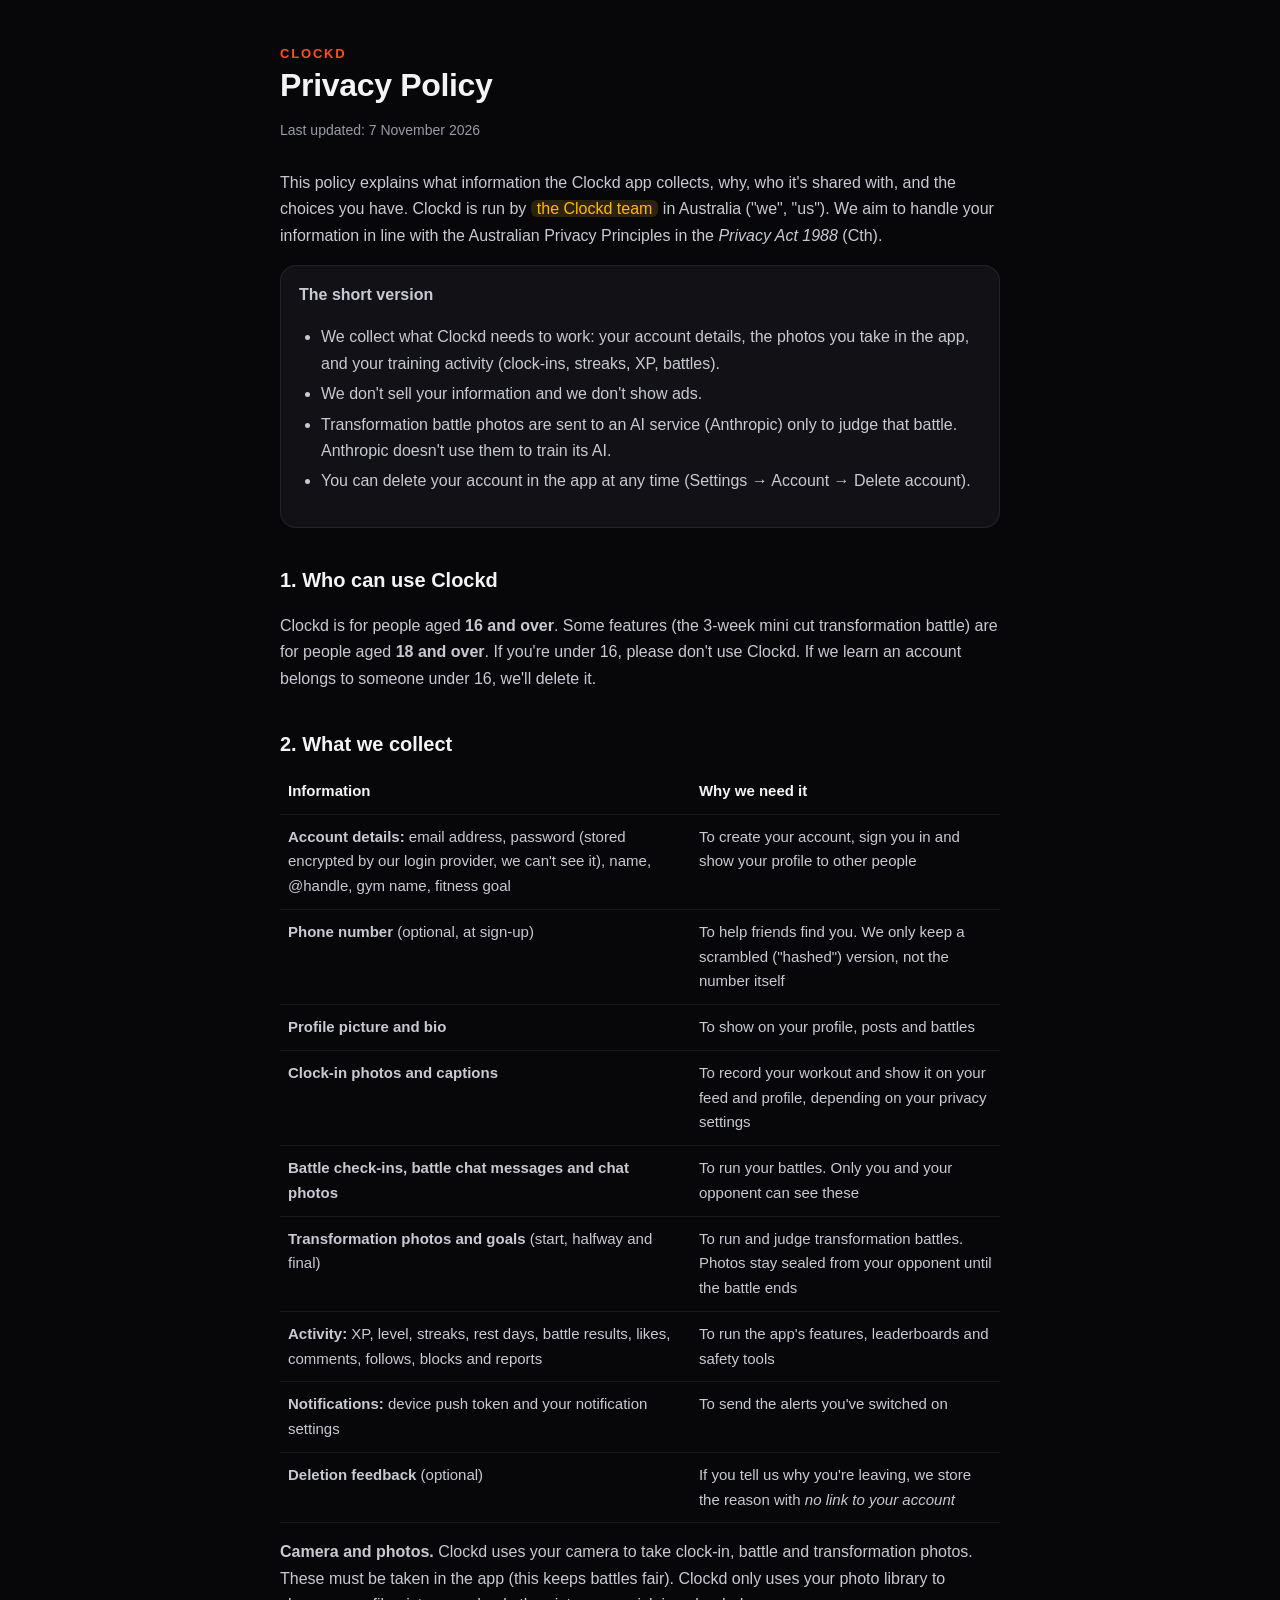
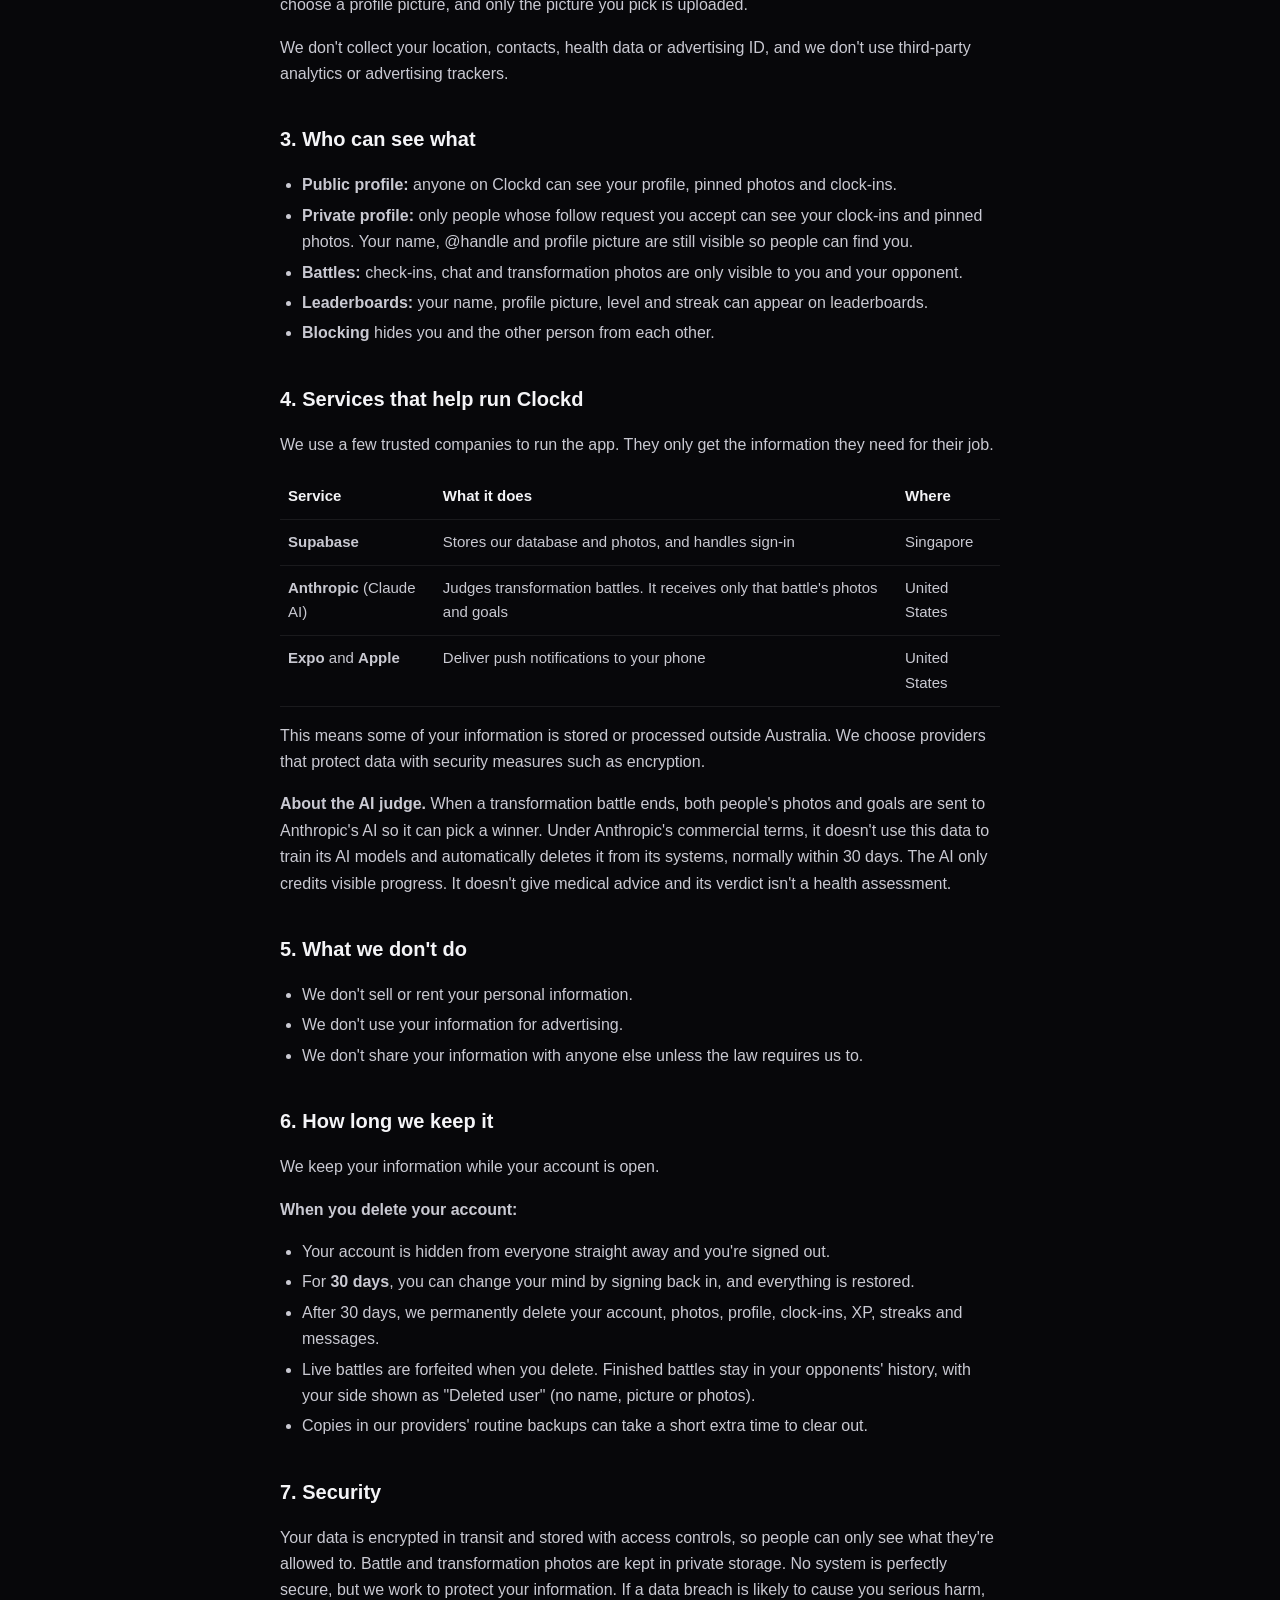
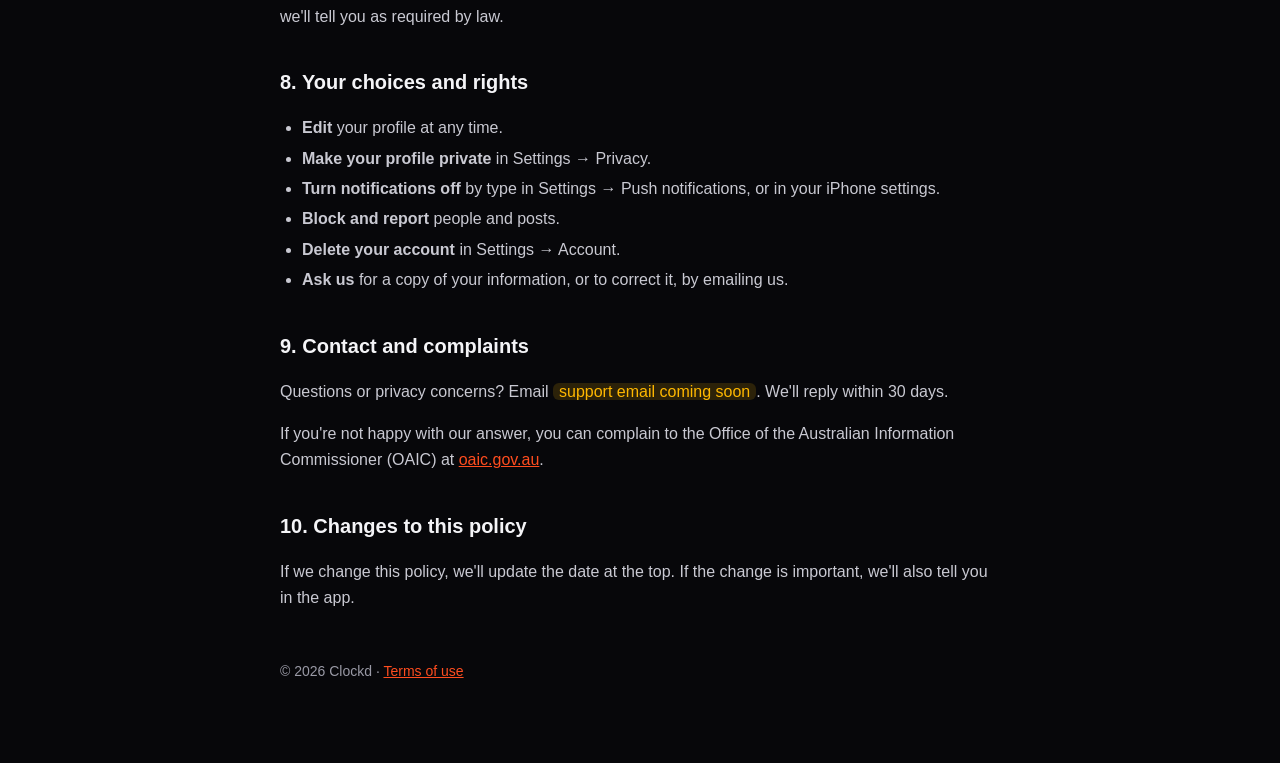
==== privacy.html @ a84957b8 "Clockd Privacy Policy and Terms of Use Co-Authored-By: Claude Opus 5.5 <noreply@anthropic.com>" ====
<!doctype html>
<html lang="en">
<head>
<meta charset="utf-8">
<meta name="viewport" content="width=device-width, initial-scale=1">
<title>Privacy Policy · Clockd</title>
<link rel="stylesheet" href="style.css">
</head>
<body>
<main>
<a class="brand" href="index.html">CLOCKD</a>
<h1>Privacy Policy</h1>
<p class="updated">Last updated: 7 November 2026</p>

<p>This policy explains what information the Clockd app collects, why, who it's shared with, and the choices you have. Clockd is run by <span class="todo">the Clockd team</span> in Australia ("we", "us"). We aim to handle your information in line with the Australian Privacy Principles in the <em>Privacy Act 1988</em> (Cth).</p>

<div class="card">
<strong>The short version</strong>
<ul>
  <li>We collect what Clockd needs to work: your account details, the photos you take in the app, and your training activity (clock-ins, streaks, XP, battles).</li>
  <li>We don't sell your information and we don't show ads.</li>
  <li>Transformation battle photos are sent to an AI service (Anthropic) only to judge that battle. Anthropic doesn't use them to train its AI.</li>
  <li>You can delete your account in the app at any time (Settings → Account → Delete account).</li>
</ul>
</div>

<h2>1. Who can use Clockd</h2>
<p>Clockd is for people aged <strong>16 and over</strong>. Some features (the 3-week mini cut transformation battle) are for people aged <strong>18 and over</strong>. If you're under 16, please don't use Clockd. If we learn an account belongs to someone under 16, we'll delete it.</p>

<h2>2. What we collect</h2>
<table>
  <tr><th>Information</th><th>Why we need it</th></tr>
  <tr><td><strong>Account details:</strong> email address, password (stored encrypted by our login provider, we can't see it), name, @handle, gym name, fitness goal</td><td>To create your account, sign you in and show your profile to other people</td></tr>
  <tr><td><strong>Phone number</strong> (optional, at sign-up)</td><td>To help friends find you. We only keep a scrambled ("hashed") version, not the number itself</td></tr>
  <tr><td><strong>Profile picture and bio</strong></td><td>To show on your profile, posts and battles</td></tr>
  <tr><td><strong>Clock-in photos and captions</strong></td><td>To record your workout and show it on your feed and profile, depending on your privacy settings</td></tr>
  <tr><td><strong>Battle check-ins, battle chat messages and chat photos</strong></td><td>To run your battles. Only you and your opponent can see these</td></tr>
  <tr><td><strong>Transformation photos and goals</strong> (start, halfway and final)</td><td>To run and judge transformation battles. Photos stay sealed from your opponent until the battle ends</td></tr>
  <tr><td><strong>Activity:</strong> XP, level, streaks, rest days, battle results, likes, comments, follows, blocks and reports</td><td>To run the app's features, leaderboards and safety tools</td></tr>
  <tr><td><strong>Notifications:</strong> device push token and your notification settings</td><td>To send the alerts you've switched on</td></tr>
  <tr><td><strong>Deletion feedback</strong> (optional)</td><td>If you tell us why you're leaving, we store the reason with <em>no link to your account</em></td></tr>
</table>
<p><strong>Camera and photos.</strong> Clockd uses your camera to take clock-in, battle and transformation photos. These must be taken in the app (this keeps battles fair). Clockd only uses your photo library to choose a profile picture, and only the picture you pick is uploaded.</p>
<p>We don't collect your location, contacts, health data or advertising ID, and we don't use third-party analytics or advertising trackers.</p>

<h2>3. Who can see what</h2>
<ul>
  <li><strong>Public profile:</strong> anyone on Clockd can see your profile, pinned photos and clock-ins.</li>
  <li><strong>Private profile:</strong> only people whose follow request you accept can see your clock-ins and pinned photos. Your name, @handle and profile picture are still visible so people can find you.</li>
  <li><strong>Battles:</strong> check-ins, chat and transformation photos are only visible to you and your opponent.</li>
  <li><strong>Leaderboards:</strong> your name, profile picture, level and streak can appear on leaderboards.</li>
  <li><strong>Blocking</strong> hides you and the other person from each other.</li>
</ul>

<h2>4. Services that help run Clockd</h2>
<p>We use a few trusted companies to run the app. They only get the information they need for their job.</p>
<table>
  <tr><th>Service</th><th>What it does</th><th>Where</th></tr>
  <tr><td><strong>Supabase</strong></td><td>Stores our database and photos, and handles sign-in</td><td>Singapore</td></tr>
  <tr><td><strong>Anthropic</strong> (Claude AI)</td><td>Judges transformation battles. It receives only that battle's photos and goals</td><td>United States</td></tr>
  <tr><td><strong>Expo</strong> and <strong>Apple</strong></td><td>Deliver push notifications to your phone</td><td>United States</td></tr>
</table>
<p>This means some of your information is stored or processed outside Australia. We choose providers that protect data with security measures such as encryption.</p>
<p><strong>About the AI judge.</strong> When a transformation battle ends, both people's photos and goals are sent to Anthropic's AI so it can pick a winner. Under Anthropic's commercial terms, it doesn't use this data to train its AI models and automatically deletes it from its systems, normally within 30 days. The AI only credits visible progress. It doesn't give medical advice and its verdict isn't a health assessment.</p>

<h2>5. What we don't do</h2>
<ul>
  <li>We don't sell or rent your personal information.</li>
  <li>We don't use your information for advertising.</li>
  <li>We don't share your information with anyone else unless the law requires us to.</li>
</ul>

<h2>6. How long we keep it</h2>
<p>We keep your information while your account is open.</p>
<p><strong>When you delete your account:</strong></p>
<ul>
  <li>Your account is hidden from everyone straight away and you're signed out.</li>
  <li>For <strong>30 days</strong>, you can change your mind by signing back in, and everything is restored.</li>
  <li>After 30 days, we permanently delete your account, photos, profile, clock-ins, XP, streaks and messages.</li>
  <li>Live battles are forfeited when you delete. Finished battles stay in your opponents' history, with your side shown as "Deleted user" (no name, picture or photos).</li>
  <li>Copies in our providers' routine backups can take a short extra time to clear out.</li>
</ul>

<h2>7. Security</h2>
<p>Your data is encrypted in transit and stored with access controls, so people can only see what they're allowed to. Battle and transformation photos are kept in private storage. No system is perfectly secure, but we work to protect your information. If a data breach is likely to cause you serious harm, we'll tell you as required by law.</p>

<h2>8. Your choices and rights</h2>
<ul>
  <li><strong>Edit</strong> your profile at any time.</li>
  <li><strong>Make your profile private</strong> in Settings → Privacy.</li>
  <li><strong>Turn notifications off</strong> by type in Settings → Push notifications, or in your iPhone settings.</li>
  <li><strong>Block and report</strong> people and posts.</li>
  <li><strong>Delete your account</strong> in Settings → Account.</li>
  <li><strong>Ask us</strong> for a copy of your information, or to correct it, by emailing us.</li>
</ul>

<h2>9. Contact and complaints</h2>
<p>Questions or privacy concerns? Email <span class="todo">support email coming soon</span>. We'll reply within 30 days.</p>
<p>If you're not happy with our answer, you can complain to the Office of the Australian Information Commissioner (OAIC) at <a href="https://www.oaic.gov.au">oaic.gov.au</a>.</p>

<h2>10. Changes to this policy</h2>
<p>If we change this policy, we'll update the date at the top. If the change is important, we'll also tell you in the app.</p>

<footer>© 2026 Clockd · <a href="terms.html">Terms of use</a></footer>
</main>
</body>
</html>
---- style.css ----
:root { --bg:#07070A; --card:#111116; --text:#F4F4F7; --sub:#C9C9D2; --muted:#9A9AA6; --orange:#FF4D1F; --line:rgba(255,255,255,.08); }
* { box-sizing: border-box; }
body { margin:0; background:var(--bg); color:var(--sub); font:16px/1.65 -apple-system, BlinkMacSystemFont, "Inter", "Segoe UI", sans-serif; }
main { max-width: 760px; margin: 0 auto; padding: 40px 20px 80px; }
h1 { color:var(--text); font-size: 32px; line-height:1.2; margin: 0 0 6px; letter-spacing: -.01em; }
h2 { color:var(--text); font-size: 20px; margin: 36px 0 8px; }
h3 { color:var(--text); font-size: 16px; margin: 20px 0 4px; }
.updated { color:var(--muted); font-size: 14px; margin-bottom: 28px; }
.brand { color:var(--orange); font-weight: 800; letter-spacing: .14em; font-size: 13px; text-decoration:none; }
a { color: var(--orange); }
ul { padding-left: 22px; }
li { margin: 4px 0; }
.card { background: var(--card); border:1px solid var(--line); border-radius: 16px; padding: 16px 18px; margin: 16px 0; }
.todo { background: rgba(255,184,0,.15); color:#FFB800; border-radius: 6px; padding: 0 6px; }
table { width:100%; border-collapse: collapse; font-size: 15px; }
td, th { text-align:left; vertical-align: top; padding: 10px 8px; border-bottom:1px solid var(--line); }
th { color: var(--text); }
footer { margin-top: 48px; color: var(--muted); font-size: 14px; }
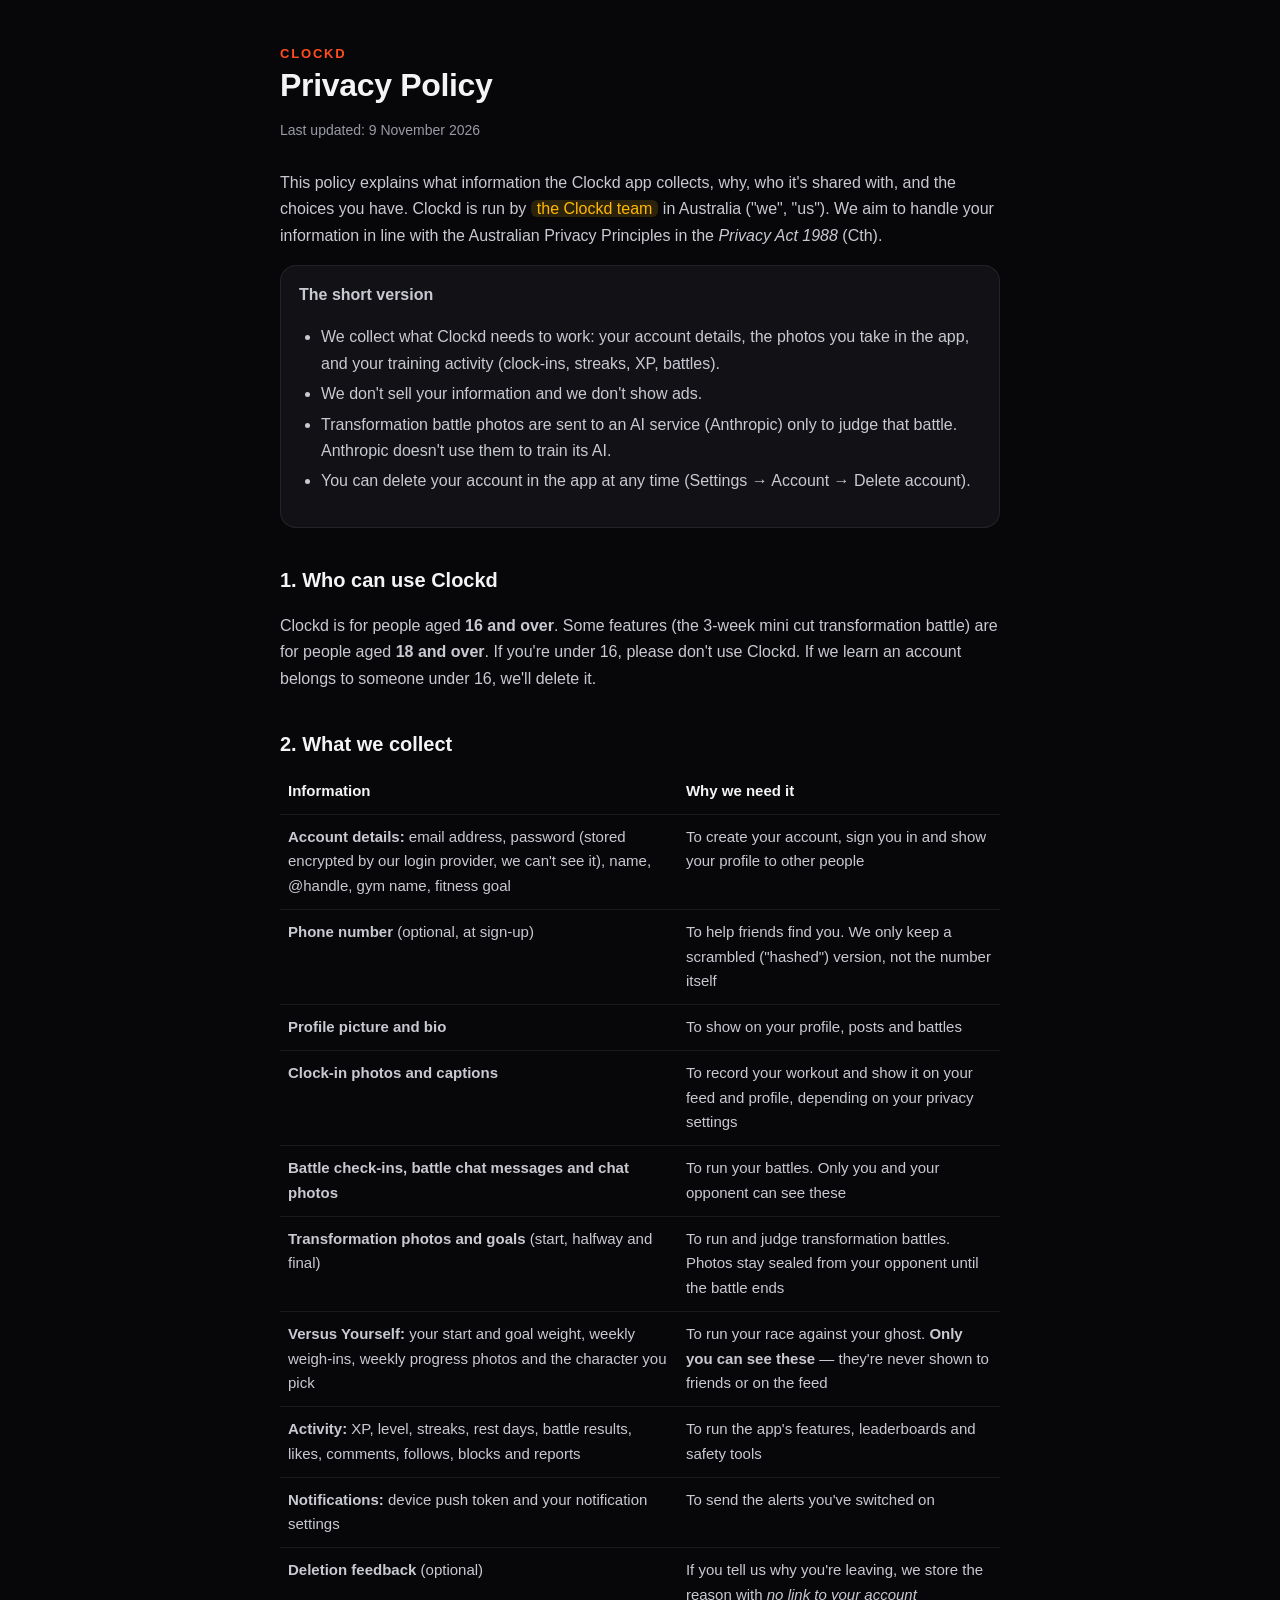
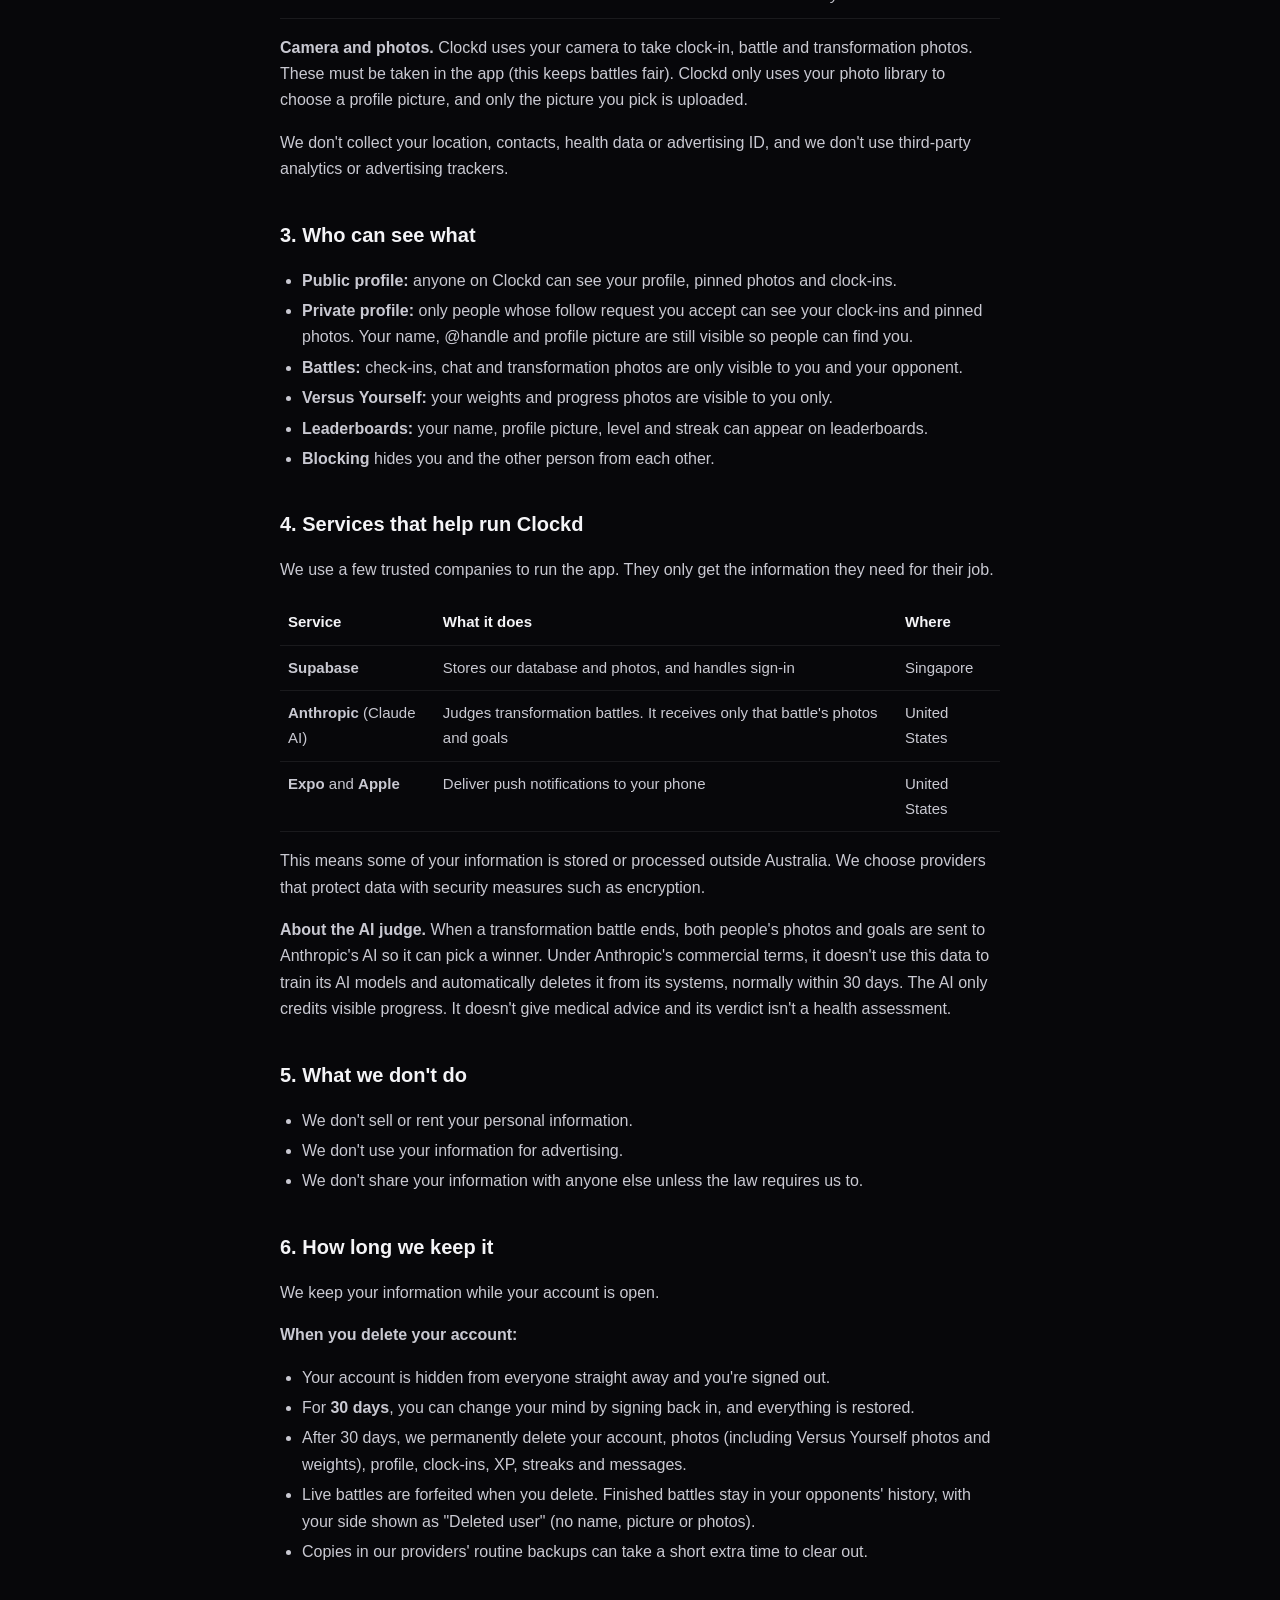
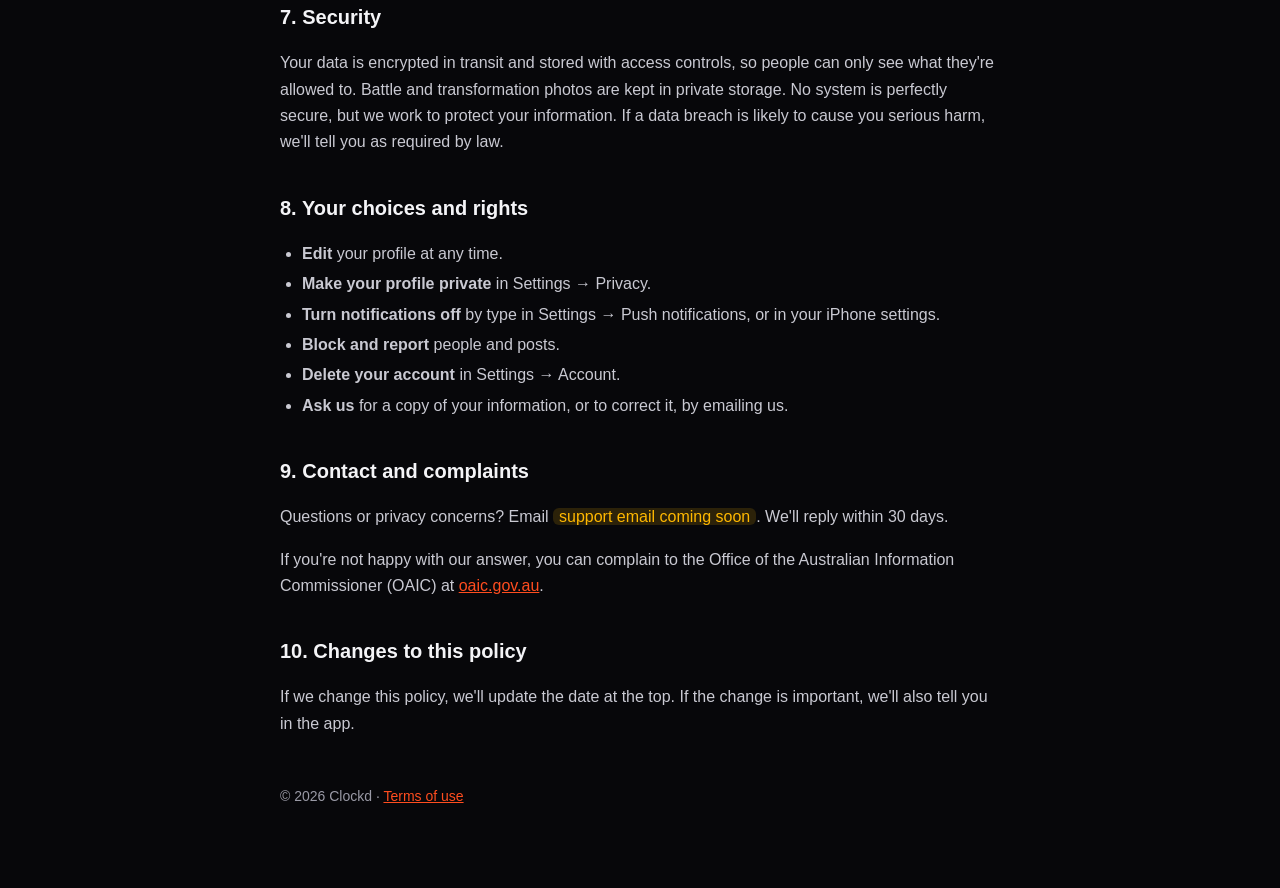
==== commit 4b6a45a0: "Privacy policy: Versus Yourself weights and progress photos (private to you) Co-Authored-By: Claude " ====
--- a/privacy.html
+++ b/privacy.html
@@ -10,7 +10,7 @@
 <main>
 <a class="brand" href="index.html">CLOCKD</a>
 <h1>Privacy Policy</h1>
-<p class="updated">Last updated: 7 November 2026</p>
+<p class="updated">Last updated: 9 November 2026</p>
 
 <p>This policy explains what information the Clockd app collects, why, who it's shared with, and the choices you have. Clockd is run by <span class="todo">the Clockd team</span> in Australia ("we", "us"). We aim to handle your information in line with the Australian Privacy Principles in the <em>Privacy Act 1988</em> (Cth).</p>
 
@@ -36,6 +36,7 @@
   <tr><td><strong>Clock-in photos and captions</strong></td><td>To record your workout and show it on your feed and profile, depending on your privacy settings</td></tr>
   <tr><td><strong>Battle check-ins, battle chat messages and chat photos</strong></td><td>To run your battles. Only you and your opponent can see these</td></tr>
   <tr><td><strong>Transformation photos and goals</strong> (start, halfway and final)</td><td>To run and judge transformation battles. Photos stay sealed from your opponent until the battle ends</td></tr>
+  <tr><td><strong>Versus Yourself:</strong> your start and goal weight, weekly weigh-ins, weekly progress photos and the character you pick</td><td>To run your race against your ghost. <strong>Only you can see these</strong> — they're never shown to friends or on the feed</td></tr>
   <tr><td><strong>Activity:</strong> XP, level, streaks, rest days, battle results, likes, comments, follows, blocks and reports</td><td>To run the app's features, leaderboards and safety tools</td></tr>
   <tr><td><strong>Notifications:</strong> device push token and your notification settings</td><td>To send the alerts you've switched on</td></tr>
   <tr><td><strong>Deletion feedback</strong> (optional)</td><td>If you tell us why you're leaving, we store the reason with <em>no link to your account</em></td></tr>
@@ -48,6 +49,7 @@
   <li><strong>Public profile:</strong> anyone on Clockd can see your profile, pinned photos and clock-ins.</li>
   <li><strong>Private profile:</strong> only people whose follow request you accept can see your clock-ins and pinned photos. Your name, @handle and profile picture are still visible so people can find you.</li>
   <li><strong>Battles:</strong> check-ins, chat and transformation photos are only visible to you and your opponent.</li>
+  <li><strong>Versus Yourself:</strong> your weights and progress photos are visible to you only.</li>
   <li><strong>Leaderboards:</strong> your name, profile picture, level and streak can appear on leaderboards.</li>
   <li><strong>Blocking</strong> hides you and the other person from each other.</li>
 </ul>
@@ -76,7 +78,7 @@
 <ul>
   <li>Your account is hidden from everyone straight away and you're signed out.</li>
   <li>For <strong>30 days</strong>, you can change your mind by signing back in, and everything is restored.</li>
-  <li>After 30 days, we permanently delete your account, photos, profile, clock-ins, XP, streaks and messages.</li>
+  <li>After 30 days, we permanently delete your account, photos (including Versus Yourself photos and weights), profile, clock-ins, XP, streaks and messages.</li>
   <li>Live battles are forfeited when you delete. Finished battles stay in your opponents' history, with your side shown as "Deleted user" (no name, picture or photos).</li>
   <li>Copies in our providers' routine backups can take a short extra time to clear out.</li>
 </ul>
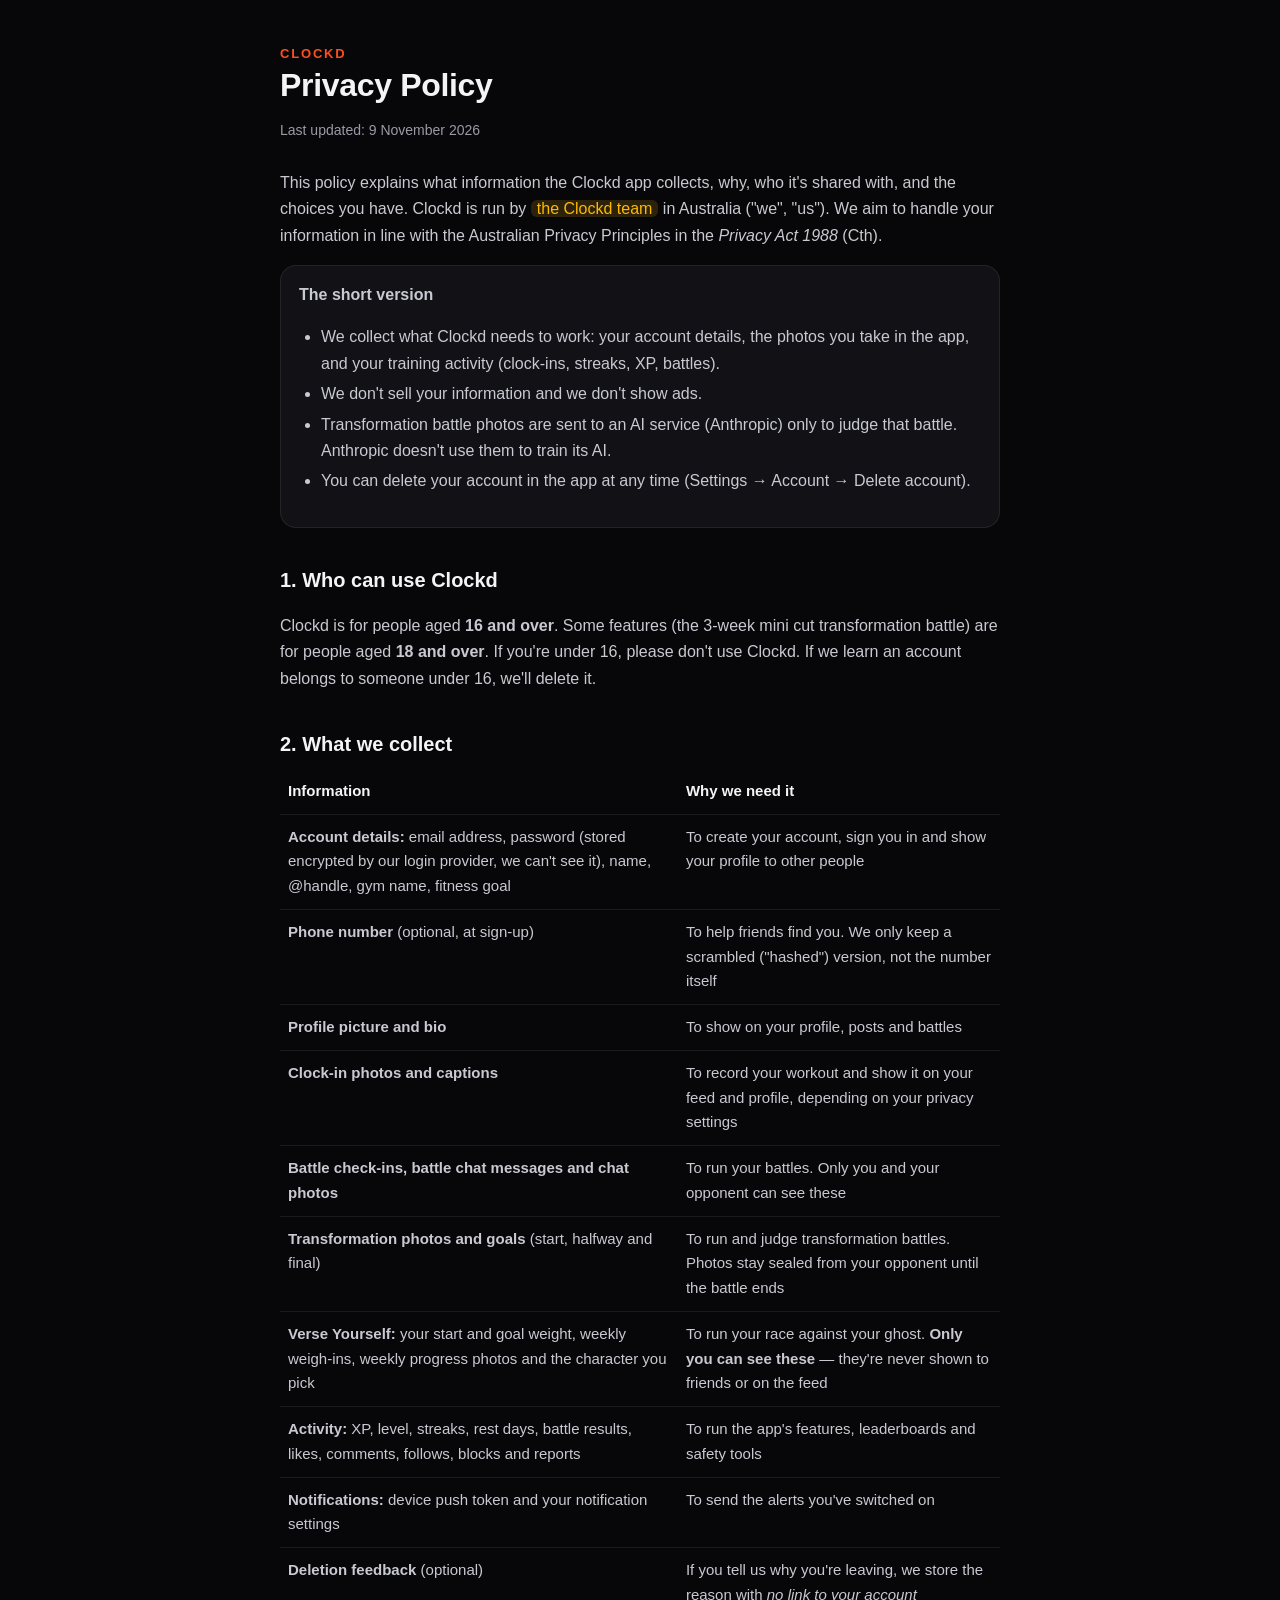
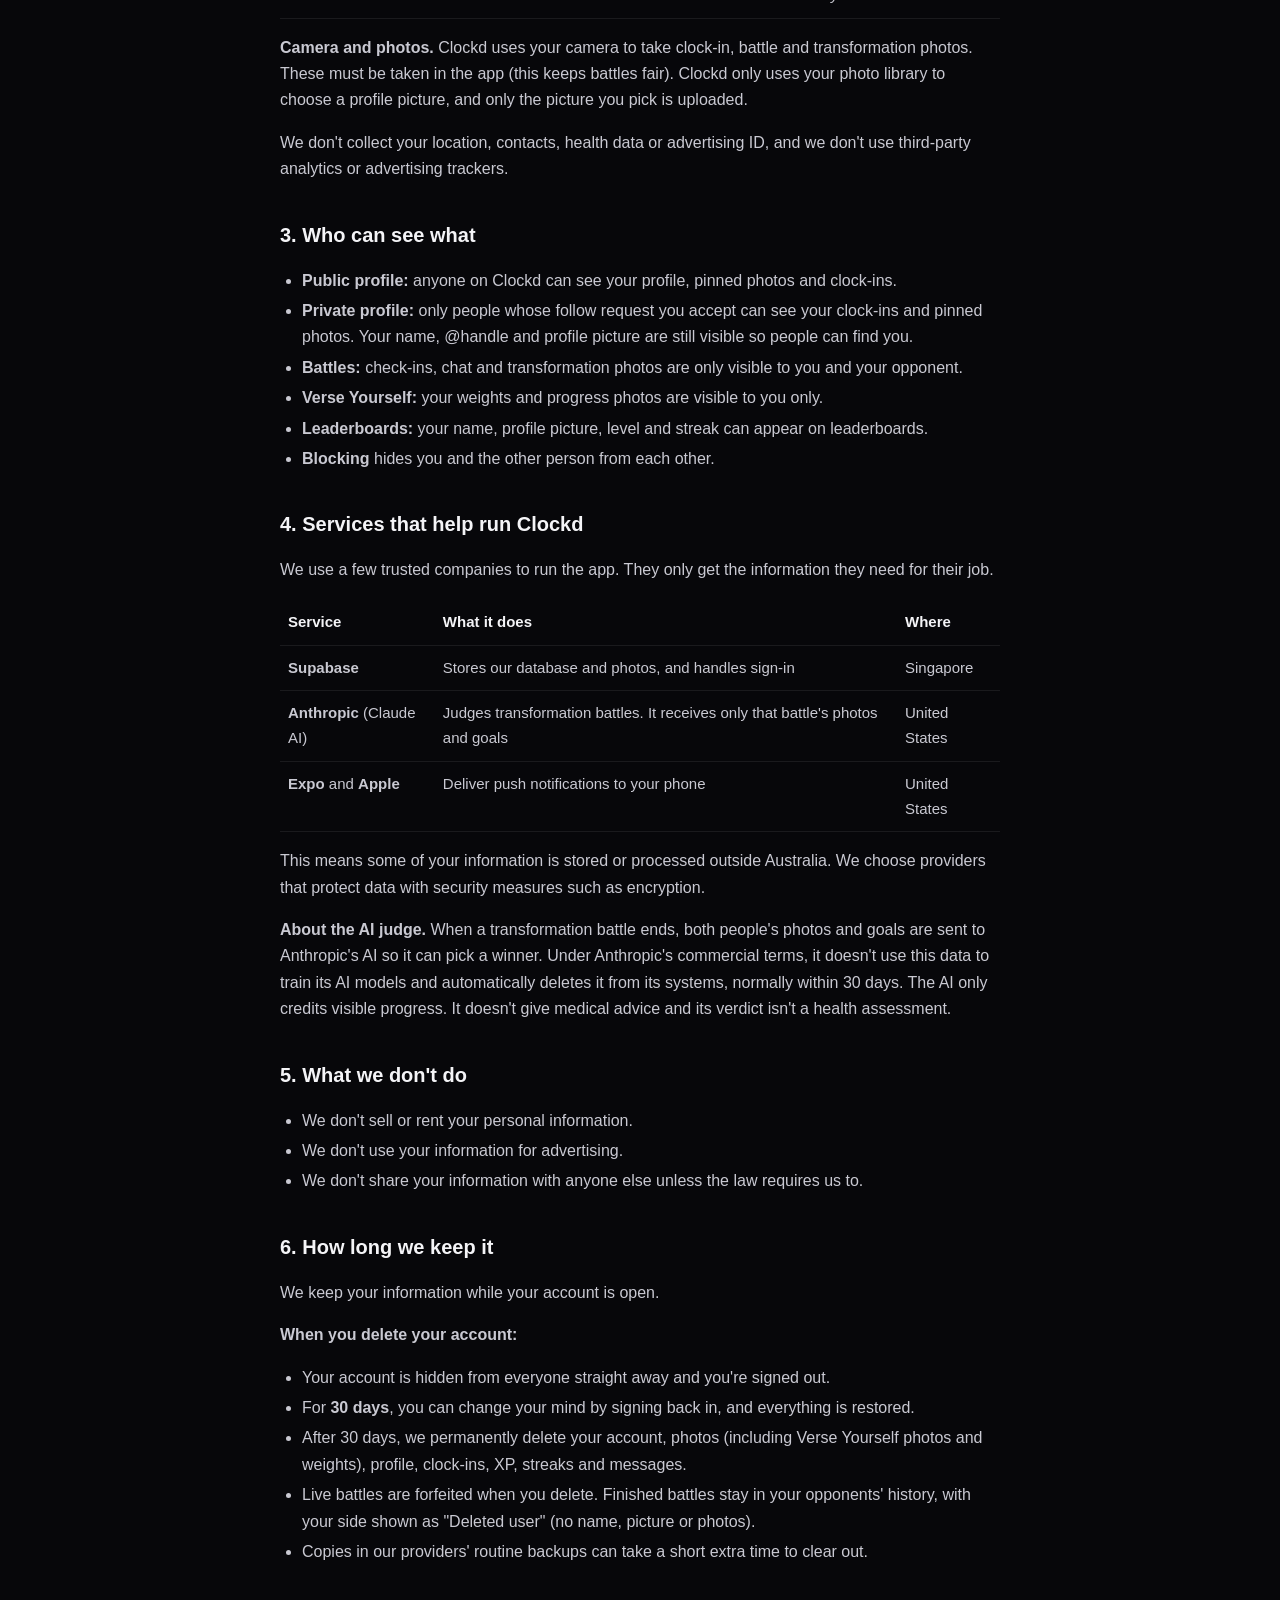
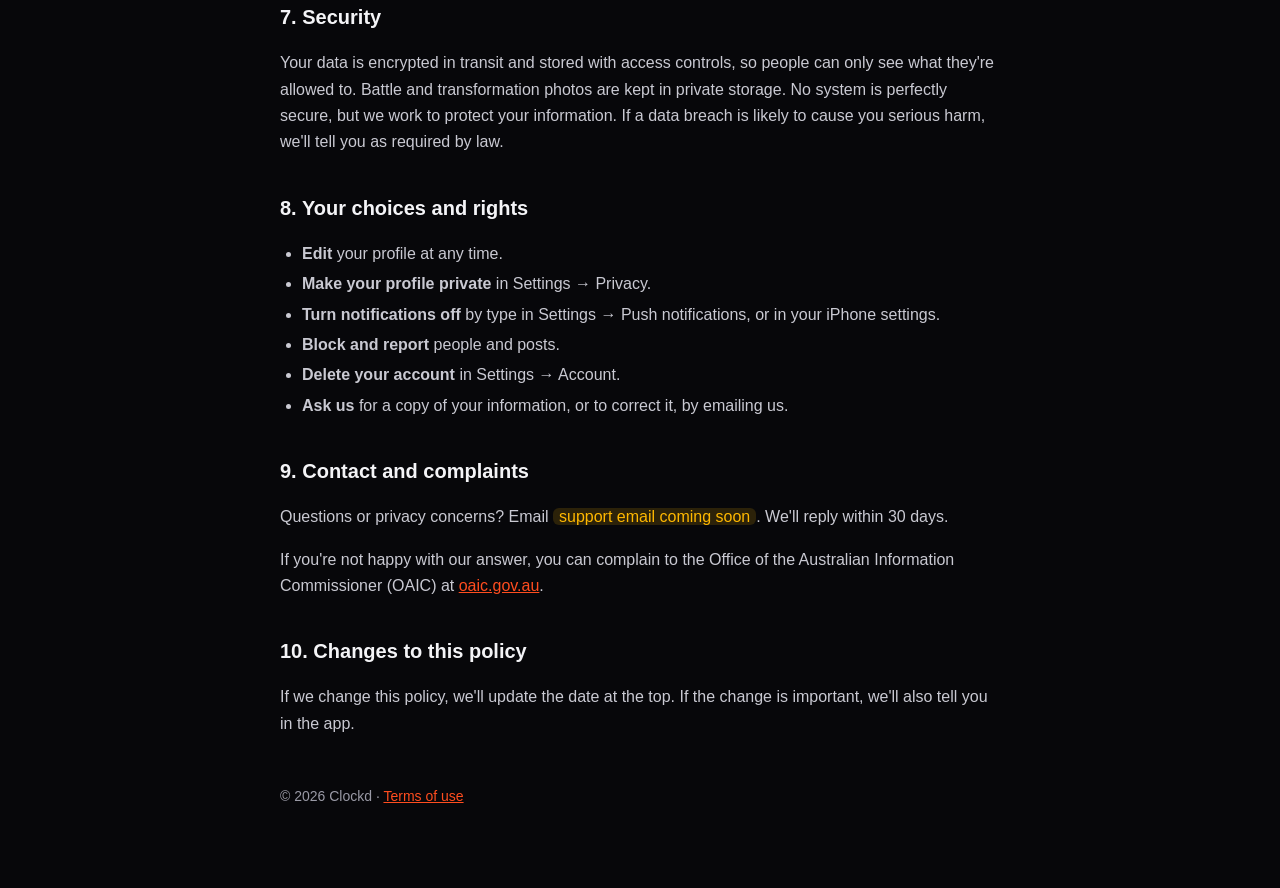
==== commit 8484973e: "Privacy policy: rename Versus Yourself to Verse Yourself Co-Authored-By: Claude Opus 5.5 <noreply@an" ====
--- a/privacy.html
+++ b/privacy.html
@@ -36,7 +36,7 @@
   <tr><td><strong>Clock-in photos and captions</strong></td><td>To record your workout and show it on your feed and profile, depending on your privacy settings</td></tr>
   <tr><td><strong>Battle check-ins, battle chat messages and chat photos</strong></td><td>To run your battles. Only you and your opponent can see these</td></tr>
   <tr><td><strong>Transformation photos and goals</strong> (start, halfway and final)</td><td>To run and judge transformation battles. Photos stay sealed from your opponent until the battle ends</td></tr>
-  <tr><td><strong>Versus Yourself:</strong> your start and goal weight, weekly weigh-ins, weekly progress photos and the character you pick</td><td>To run your race against your ghost. <strong>Only you can see these</strong> — they're never shown to friends or on the feed</td></tr>
+  <tr><td><strong>Verse Yourself:</strong> your start and goal weight, weekly weigh-ins, weekly progress photos and the character you pick</td><td>To run your race against your ghost. <strong>Only you can see these</strong> — they're never shown to friends or on the feed</td></tr>
   <tr><td><strong>Activity:</strong> XP, level, streaks, rest days, battle results, likes, comments, follows, blocks and reports</td><td>To run the app's features, leaderboards and safety tools</td></tr>
   <tr><td><strong>Notifications:</strong> device push token and your notification settings</td><td>To send the alerts you've switched on</td></tr>
   <tr><td><strong>Deletion feedback</strong> (optional)</td><td>If you tell us why you're leaving, we store the reason with <em>no link to your account</em></td></tr>
@@ -49,7 +49,7 @@
   <li><strong>Public profile:</strong> anyone on Clockd can see your profile, pinned photos and clock-ins.</li>
   <li><strong>Private profile:</strong> only people whose follow request you accept can see your clock-ins and pinned photos. Your name, @handle and profile picture are still visible so people can find you.</li>
   <li><strong>Battles:</strong> check-ins, chat and transformation photos are only visible to you and your opponent.</li>
-  <li><strong>Versus Yourself:</strong> your weights and progress photos are visible to you only.</li>
+  <li><strong>Verse Yourself:</strong> your weights and progress photos are visible to you only.</li>
   <li><strong>Leaderboards:</strong> your name, profile picture, level and streak can appear on leaderboards.</li>
   <li><strong>Blocking</strong> hides you and the other person from each other.</li>
 </ul>
@@ -78,7 +78,7 @@
 <ul>
   <li>Your account is hidden from everyone straight away and you're signed out.</li>
   <li>For <strong>30 days</strong>, you can change your mind by signing back in, and everything is restored.</li>
-  <li>After 30 days, we permanently delete your account, photos (including Versus Yourself photos and weights), profile, clock-ins, XP, streaks and messages.</li>
+  <li>After 30 days, we permanently delete your account, photos (including Verse Yourself photos and weights), profile, clock-ins, XP, streaks and messages.</li>
   <li>Live battles are forfeited when you delete. Finished battles stay in your opponents' history, with your side shown as "Deleted user" (no name, picture or photos).</li>
   <li>Copies in our providers' routine backups can take a short extra time to clear out.</li>
 </ul>
